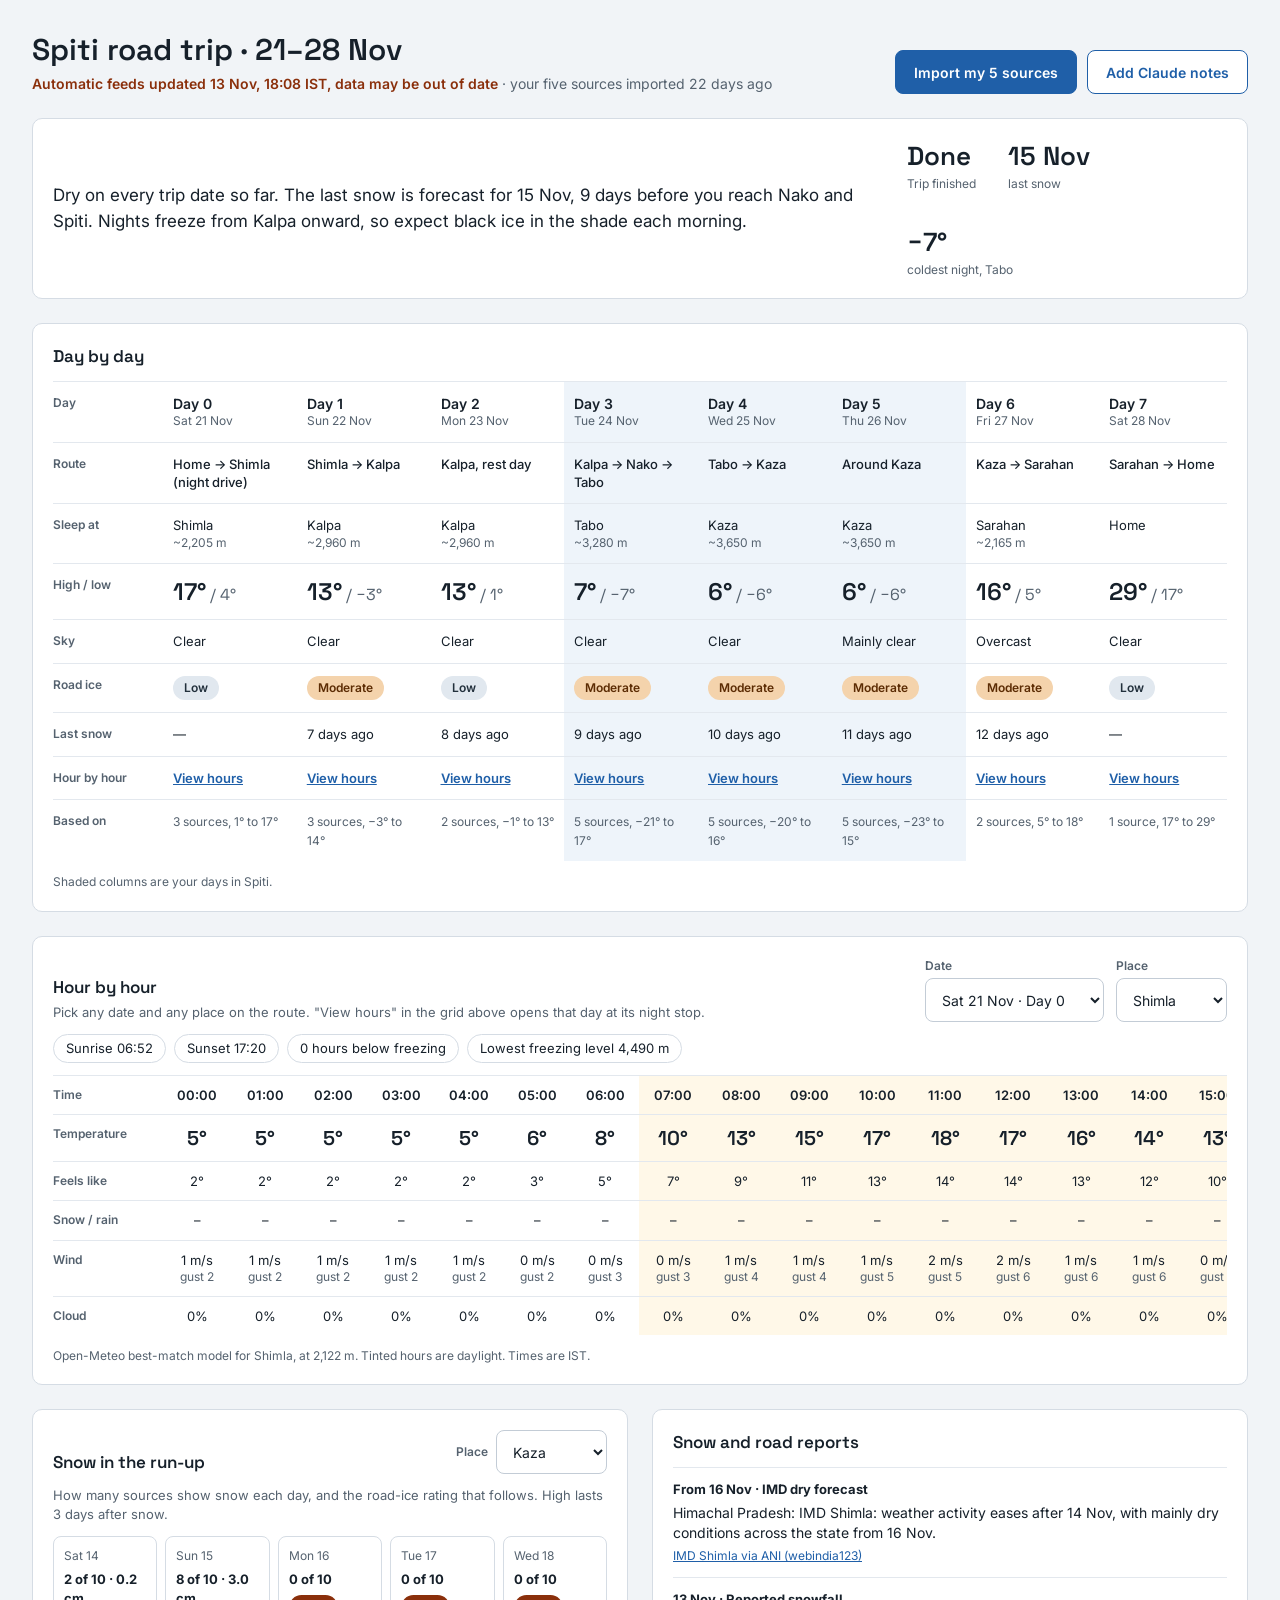
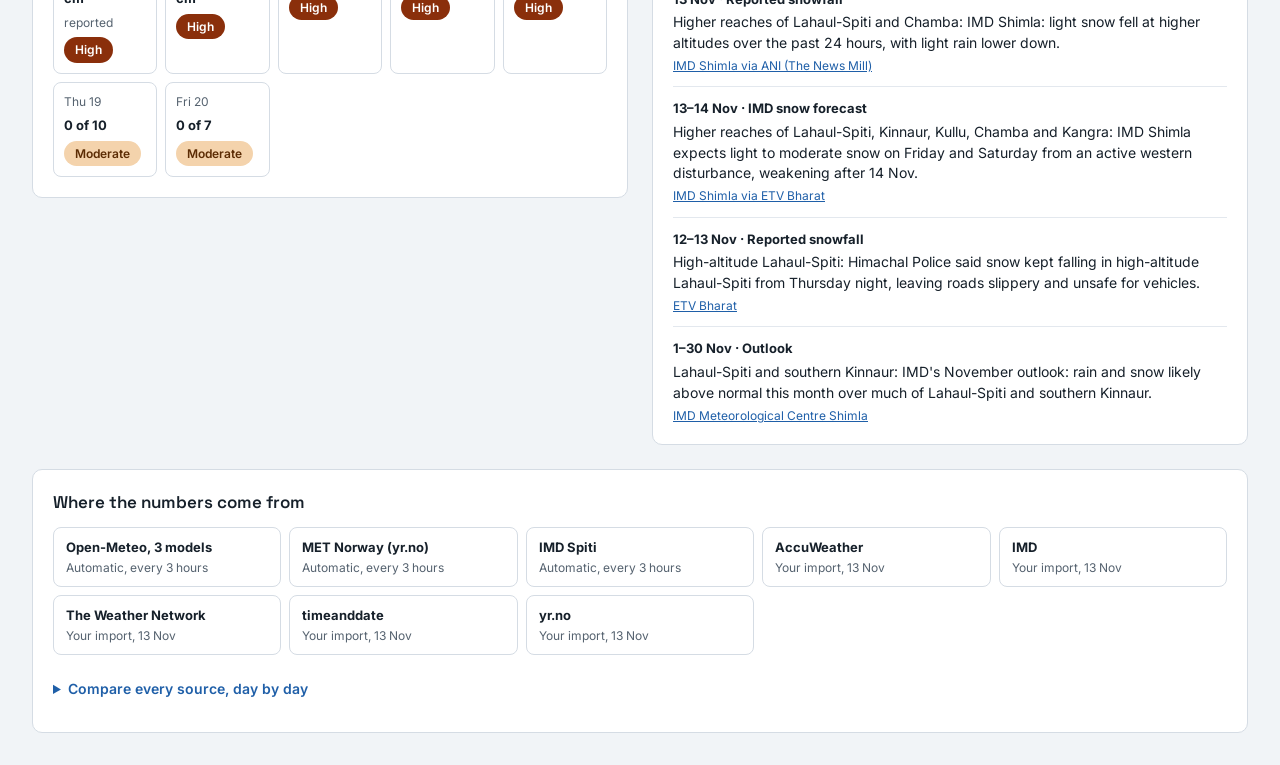
==== site/index.html @ 464f2189 "Build the Spiti trip weather dashboard Static page on GitHub Pages, refreshed every 3 hours by a Git" ====
<!doctype html>
<html lang="en">
<head>
<meta charset="utf-8">
<meta name="viewport" content="width=device-width, initial-scale=1">
<meta name="robots" content="noindex">
<title>Spiti road trip · 21–28 Nov</title>
<link rel="preconnect" href="https://fonts.googleapis.com">
<link rel="preconnect" href="https://fonts.gstatic.com" crossorigin>
<link href="https://fonts.googleapis.com/css2?family=Inter:wght@400;500;600&family=Space+Grotesk:wght@400;500;600&display=swap" rel="stylesheet">
<link rel="stylesheet" href="styles.css">
</head>
<body>
<main class="page">

<header class="head">
  <div class="head-text">
    <h1 id="title">Spiti road trip · 21–28 Nov</h1>
    <p id="status" class="muted">Loading…</p>
    <p id="offline" class="warn" hidden></p>
  </div>
  <div class="actions">
    <button type="button" class="btn primary" data-import="sources">Import my 5 sources</button>
    <button type="button" class="btn" data-import="notes">Add Claude notes</button>
  </div>
</header>

<section class="card band" aria-label="Summary">
  <p id="summary" class="lead"></p>
  <div id="facts" class="facts"></div>
</section>

<section class="card" aria-labelledby="h-days">
  <h2 id="h-days">Day by day</h2>
  <div class="scroll"><div id="days" class="grid days"></div></div>
  <p class="note">Shaded columns are your days in Spiti.</p>
</section>

<section class="card" id="hourly" aria-labelledby="h-hourly">
  <div class="split">
    <div class="stack">
      <h2 id="h-hourly">Hour by hour</h2>
      <p class="muted small">Pick any date and any place on the route. "View hours" in the grid above opens that day at its night stop.</p>
    </div>
    <div class="selects">
      <label>Date <select id="hour-date"></select></label>
      <label>Place <select id="hour-place"></select></label>
    </div>
  </div>
  <div id="hour-chips" class="chips"></div>
  <div class="scroll"><div id="hours" class="grid hours"></div></div>
  <p id="hour-note" class="note"></p>
</section>

<div class="pair">
  <section class="card" aria-labelledby="h-runup">
    <div class="split">
      <h2 id="h-runup">Snow in the run-up</h2>
      <label class="inline">Place <select id="runup-place"></select></label>
    </div>
    <p class="muted small">How many sources show snow each day, and the road-ice rating that follows. High lasts 3 days after snow.</p>
    <div id="runup" class="tiles"></div>
  </section>
  <section class="card" aria-labelledby="h-reports">
    <h2 id="h-reports">Snow and road reports</h2>
    <div id="reports" class="reports"></div>
  </section>
</div>

<section class="card" aria-labelledby="h-sources">
  <h2 id="h-sources">Where the numbers come from</h2>
  <div id="sources" class="chipgrid"></div>
  <details>
    <summary>Compare every source, day by day</summary>
    <div class="scroll"><table id="compare"></table></div>
    <p class="note">Each cell is high / low in °C at that night's stop. The headline uses the median because some sources sit at the wrong altitude.</p>
  </details>
</section>

</main>

<dialog id="import" aria-labelledby="imp-title">
  <form method="dialog" class="imp">
    <div class="stack">
      <h2 id="imp-title" class="imp-title"></h2>
      <p id="imp-sub" class="muted small"></p>
    </div>
    <div class="step"><span class="n">1</span><div class="step-body">
      <div>Copy the collection prompt.</div>
      <div class="row"><button type="button" class="btn" id="imp-copy">Copy prompt</button><span id="imp-copied" class="muted small" role="status"></span></div>
    </div></div>
    <div class="step"><span class="n">2</span><div class="step-body"><div id="imp-run"></div></div></div>
    <div class="step"><span class="n">3</span><div class="step-body">
      <label for="imp-text">Paste the result here.</label>
      <textarea id="imp-text" rows="7" spellcheck="false"></textarea>
    </div></div>
    <div class="step"><span class="n">4</span><div class="step-body">
      <div>The page checks it before anything is saved.</div>
      <div id="imp-result" class="result" role="status">Nothing pasted yet.</div>
    </div></div>
    <div class="row imp-foot">
      <button type="button" class="btn primary" id="imp-save" disabled>Save to my GitHub</button>
      <button type="submit" class="btn plain">Cancel</button>
      <span id="imp-help" class="muted tiny">Saving opens GitHub with the file filled in. You press Commit, and the dashboard picks it up on its next rebuild.</span>
    </div>
  </form>
</dialog>

<script type="module" src="app.js"></script>
</body>
</html>
---- site/styles.css ----
:root {
  --bg: #F1F4F7; --card: #FFFFFF; --border: #D5DCE4; --hair: #E3E8EE; --field: #C3CCD6;
  --text: #16202A; --muted: #55626F; --accent: #1F5FA8; --accent-hover: #16457A;
  --spiti: #EEF4FA; --daylight: #FFF8E8; --warn: #8A4B00; --danger: #8A2F0B;
  --head: "Space Grotesk", Inter, system-ui, sans-serif;
}
* { box-sizing: border-box; }
body { margin: 0; background: var(--bg); color: var(--text); font: 14px/1.45 Inter, system-ui, sans-serif; }
a { color: var(--accent); }
a:hover { color: var(--accent-hover); }
:focus-visible { outline: 3px solid var(--accent); outline-offset: 2px; }
h1, h2 { margin: 0; font-family: var(--head); font-weight: 600; }
h1 { font-size: 30px; line-height: 1.2; }
h2 { font-size: 17px; }
p { margin: 0; }
[hidden] { display: none !important; }

.page { max-width: 1440px; margin: 0 auto; padding: 32px; display: flex; flex-direction: column; gap: 24px; }
.card { background: var(--card); border: 1px solid var(--border); border-radius: 10px; padding: 20px;
  display: flex; flex-direction: column; gap: 12px; min-width: 0; }
.muted { color: var(--muted); }
.small { font-size: 13px; }
.tiny { font-size: 12px; }
.note { font-size: 12px; color: var(--muted); }
.warn { color: var(--warn); }
.danger { color: var(--danger); font-weight: 600; }
.stack { display: flex; flex-direction: column; gap: 4px; }
.split { display: flex; flex-wrap: wrap; gap: 16px; align-items: flex-end; justify-content: space-between; }
.row { display: flex; flex-wrap: wrap; gap: 10px; align-items: center; }
.scroll { overflow-x: auto; }

.head { display: flex; flex-wrap: wrap; gap: 16px; align-items: flex-end; justify-content: space-between; }
.head-text { display: flex; flex-direction: column; gap: 6px; }
.actions { display: flex; flex-wrap: wrap; gap: 10px; }
.btn { min-height: 44px; padding: 0 18px; border-radius: 8px; font: 600 14px Inter, system-ui, sans-serif;
  cursor: pointer; background: #FFFFFF; color: var(--accent); border: 1px solid var(--accent); }
.btn:hover { color: var(--accent-hover); border-color: var(--accent-hover); }
.btn.primary { background: var(--accent); color: #FFFFFF; }
.btn.primary:hover { background: var(--accent-hover); color: #FFFFFF; }
.btn.plain { color: var(--text); border-color: var(--field); }
.btn:disabled { background: #E1E8EF; border-color: #E1E8EF; color: var(--muted); cursor: not-allowed; }

.band { flex-direction: row; flex-wrap: wrap; gap: 24px; align-items: center; justify-content: space-between; }
.lead { font-size: 17px; line-height: 1.5; flex: 999 1 520px; min-width: 0; }
.facts { display: flex; flex-wrap: wrap; gap: 32px; flex: 1 1 320px; }
.fact { display: flex; flex-direction: column; gap: 2px; }
.fact b { font: 600 26px var(--head); }
.fact span { font-size: 12px; color: var(--muted); }

.grid { display: grid; }
.grid.days { min-width: 1180px; grid-template-columns: 110px repeat(8, minmax(0, 1fr)); }
.grid.hours { grid-template-columns: 110px repeat(24, minmax(68px, 1fr)); }
.lab { padding: 12px 10px 12px 0; border-top: 1px solid var(--hair); font-size: 12px; font-weight: 600; color: var(--muted); }
.cell { padding: 12px 10px; border-top: 1px solid var(--hair); font-size: 13px; line-height: 1.4; min-width: 0; }
.cell.spiti { background: var(--spiti); }
.cell .strong { font-weight: 600; font-size: 14px; }
.cell .route { font-weight: 500; }
.sub { color: var(--muted); font-size: 12px; }
.big { font: 600 24px var(--head); }
.big-sub { font: 400 16px var(--head); color: var(--muted); }
.cell a { font-weight: 600; }
.hours .lab { position: sticky; left: 0; z-index: 1; background: var(--card); padding: 10px 10px 10px 0; }
.hours .cell { padding: 10px 6px; text-align: center; white-space: nowrap; }
.hours .cell.sun { background: var(--daylight); }
.hours .cell.time { font-weight: 600; }
.hours .temp { font: 600 20px var(--head); }

.pill { display: inline-block; padding: 3px 10px; border-radius: 999px; font-size: 12px; font-weight: 600;
  border: 1px solid transparent; }
.pill.low { background: #E1E8EF; color: #22303C; }
.pill.moderate { background: #F4D3AC; color: #5C2C04; }
.pill.high { background: #8A2F0B; color: #FFFFFF; }
.pill.unknown { background: #FFFFFF; color: var(--muted); border-color: var(--field); }

.selects { display: flex; flex-wrap: wrap; gap: 12px; }
label { font-size: 12px; font-weight: 600; color: var(--muted); display: flex; flex-direction: column; gap: 4px; }
label.inline { flex-direction: row; align-items: center; gap: 8px; }
select { min-height: 44px; padding: 0 12px; border-radius: 8px; border: 1px solid var(--field);
  background: #FFFFFF; color: var(--text); font: 14px Inter, system-ui, sans-serif; max-width: 100%; }
.chips { display: flex; flex-wrap: wrap; gap: 8px; font-size: 13px; }
.chips span { border: 1px solid var(--border); border-radius: 999px; padding: 4px 12px; }

.pair { display: grid; grid-template-columns: repeat(auto-fit, minmax(min(480px, 100%), 1fr)); gap: 24px; align-items: start; }
.tiles { display: grid; grid-template-columns: repeat(auto-fit, minmax(min(104px, 100%), 1fr)); gap: 8px; }
.tile { border: 1px solid var(--border); border-radius: 8px; padding: 10px; display: flex; flex-direction: column; gap: 6px; }
.tile b { font-size: 13px; }
.reports { display: flex; flex-direction: column; gap: 12px; }
.report { display: flex; flex-direction: column; gap: 4px; padding-top: 12px; border-top: 1px solid var(--hair); }
.report b { font-size: 13px; }
.chipgrid { display: grid; grid-template-columns: repeat(auto-fit, minmax(min(190px, 100%), 1fr)); gap: 8px; }
.source { border: 1px solid var(--border); border-radius: 8px; padding: 10px 12px; display: flex; flex-direction: column; gap: 2px; }
.source b { font-size: 13px; }

details summary { cursor: pointer; font-weight: 600; color: var(--accent); padding: 12px 0; min-height: 44px; }
table { border-collapse: collapse; font-size: 13px; min-width: 100%; }
th, td { padding: 8px 12px 8px 0; border-top: 1px solid var(--hair); text-align: left; white-space: nowrap; }
th { font-size: 12px; color: var(--muted); font-weight: 600; }
td.median { font-weight: 600; }

dialog { border: 1px solid var(--border); border-radius: 10px; padding: 0; width: min(700px, calc(100vw - 24px));
  max-height: calc(100vh - 24px); color: var(--text); }
dialog::backdrop { background: rgba(22, 32, 42, 0.5); }
.imp { padding: 28px; display: flex; flex-direction: column; gap: 18px; }
.imp-title { font-size: 24px; }
.step { display: flex; gap: 14px; align-items: flex-start; }
.step .n { flex: 0 0 28px; height: 28px; border-radius: 999px; background: var(--text); color: #FFFFFF;
  font-size: 13px; font-weight: 600; display: flex; align-items: center; justify-content: center; }
.step-body { flex: 1 1 0; min-width: 0; display: flex; flex-direction: column; gap: 8px; }
.step-body label { font-size: 14px; font-weight: 400; color: var(--text); }
textarea { width: 100%; padding: 12px; border: 1px solid var(--field); border-radius: 8px; background: #F7F9FB;
  color: var(--text); font: 12px/1.5 ui-monospace, Menlo, Consolas, monospace; resize: vertical; }
.result { border: 1px solid var(--field); border-radius: 8px; padding: 10px 12px; font-size: 13px; line-height: 1.5; }
.result b { display: block; }
.result ul { margin: 4px 0 0; padding-left: 18px; }
.result.bad { border-color: var(--danger); }
.imp-foot span { flex: 1 1 220px; }

@media (max-width: 720px) {
  .page { padding: 16px; gap: 16px; }
  .card { padding: 16px; }
  h1 { font-size: 24px; }
  .actions, .actions .btn { width: 100%; }
  .imp { padding: 18px; }
  .facts { gap: 20px; }
}
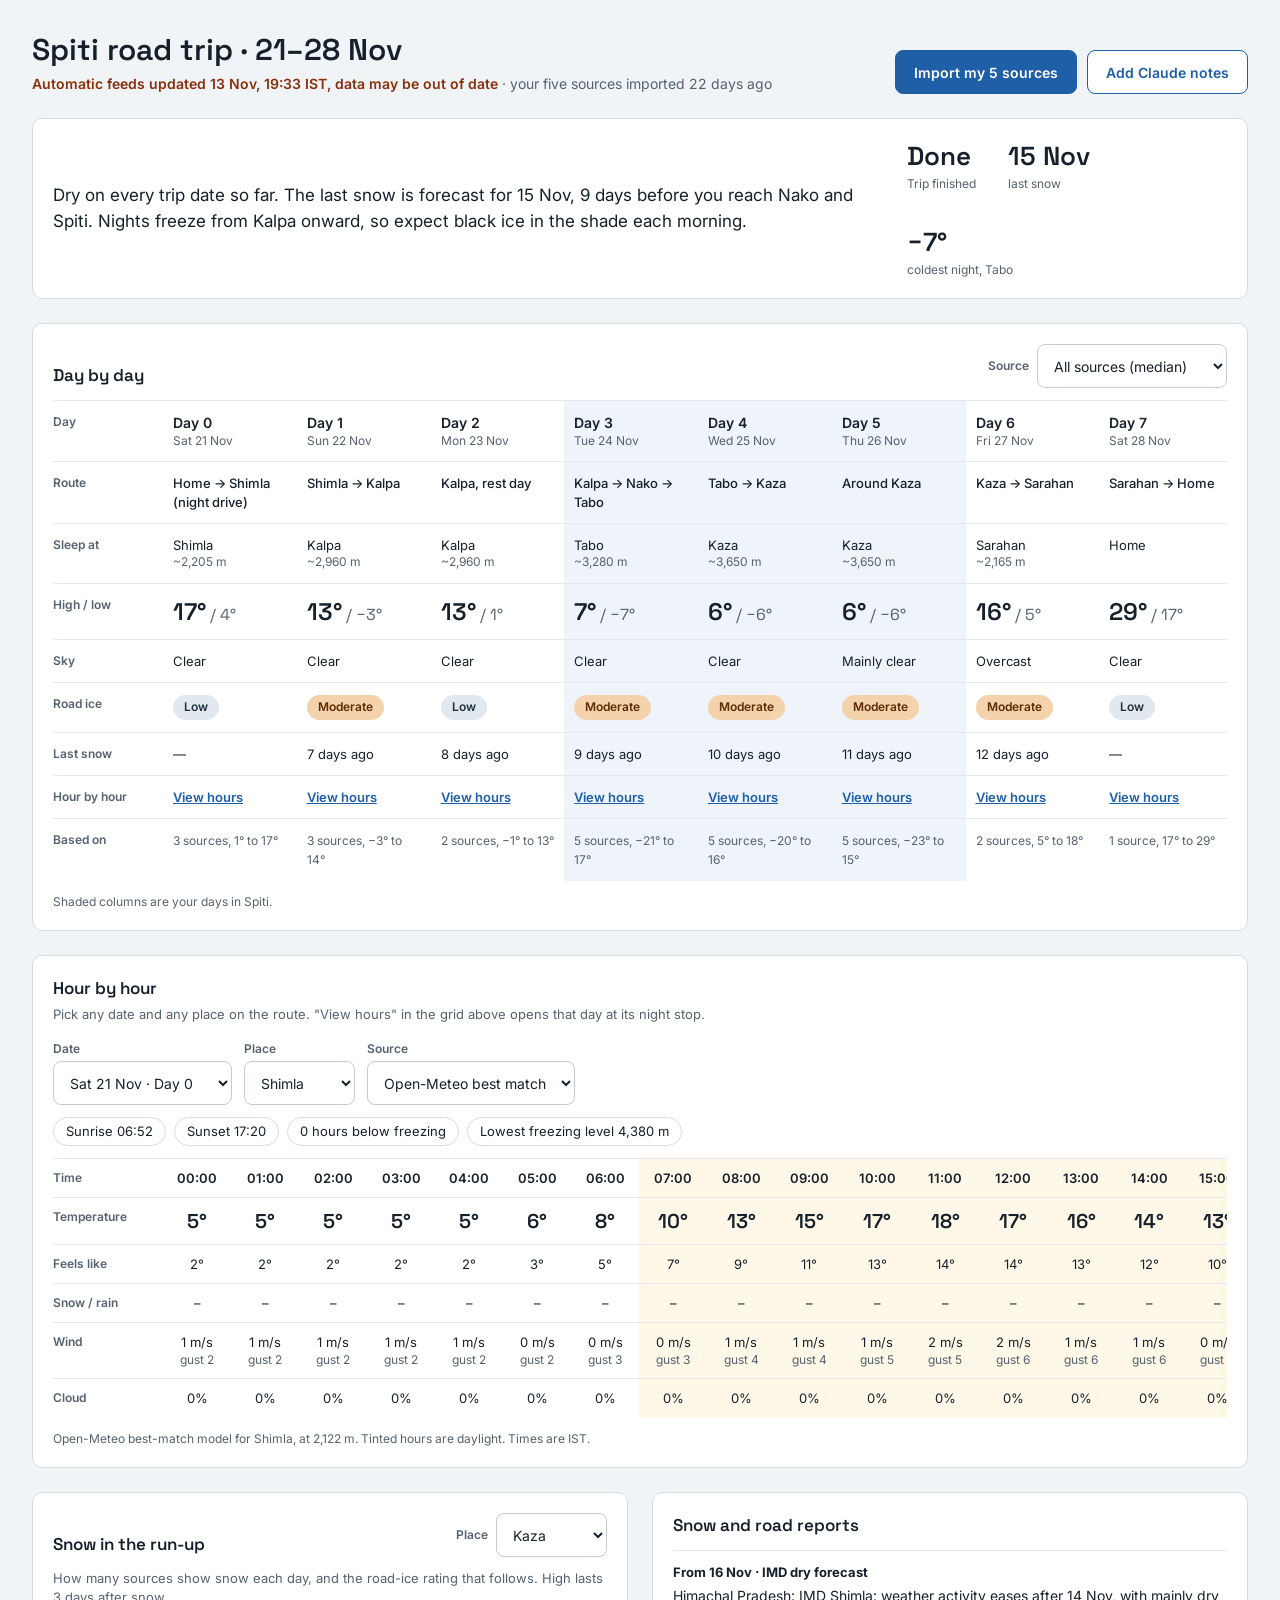
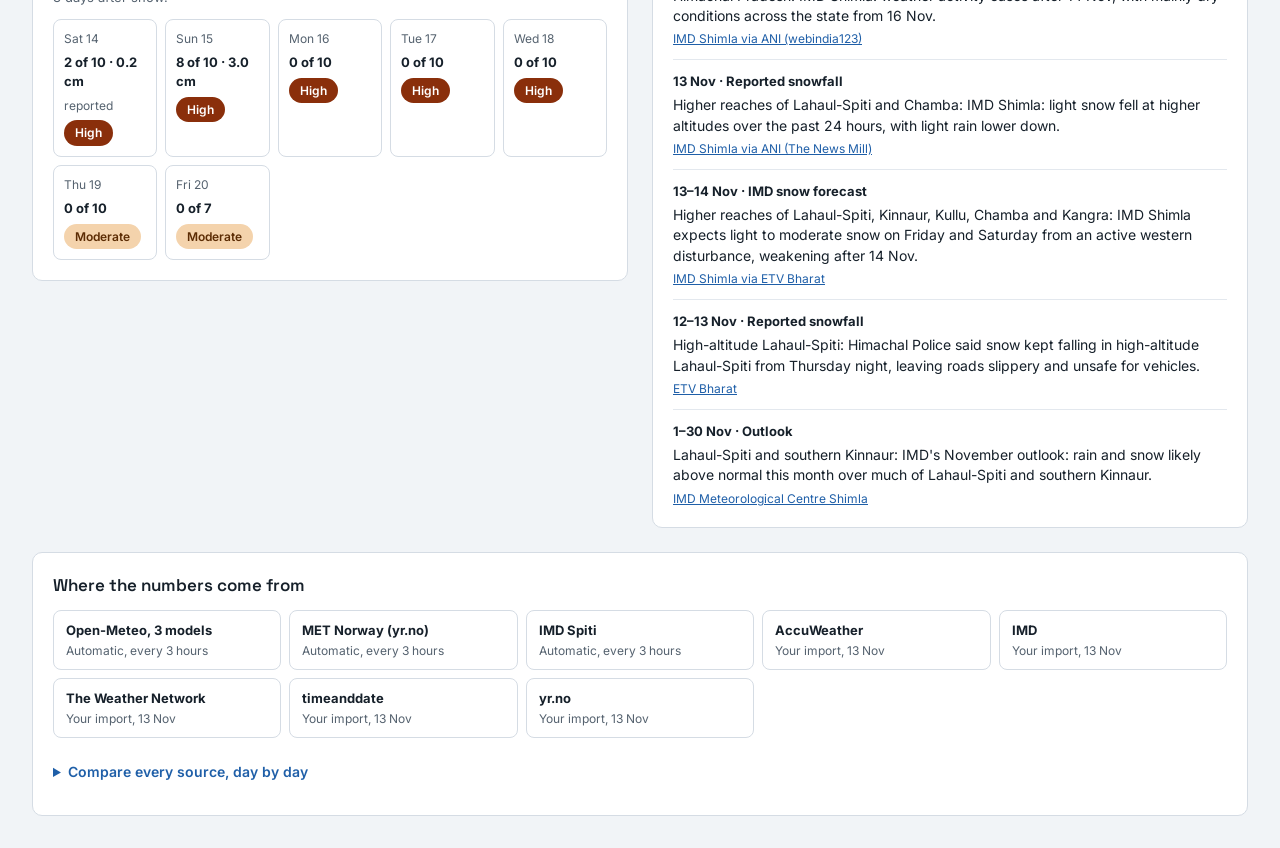
==== commit 8dbf39be: "Add a source picker to the day-by-day and hour-by-hour views Day by day can show one source alone in" ====
--- a/site/index.html
+++ b/site/index.html
@@ -31,9 +31,12 @@
 </section>
 
 <section class="card" aria-labelledby="h-days">
-  <h2 id="h-days">Day by day</h2>
+  <div class="split">
+    <h2 id="h-days">Day by day</h2>
+    <label class="inline">Source <select id="day-source"></select></label>
+  </div>
   <div class="scroll"><div id="days" class="grid days"></div></div>
-  <p class="note">Shaded columns are your days in Spiti.</p>
+  <p id="days-note" class="note">Shaded columns are your days in Spiti.</p>
 </section>
 
 <section class="card" id="hourly" aria-labelledby="h-hourly">
@@ -45,6 +48,7 @@
     <div class="selects">
       <label>Date <select id="hour-date"></select></label>
       <label>Place <select id="hour-place"></select></label>
+      <label>Source <select id="hour-source"></select></label>
     </div>
   </div>
   <div id="hour-chips" class="chips"></div>
--- a/site/styles.css
+++ b/site/styles.css
@@ -49,7 +49,7 @@
 
 .grid { display: grid; }
 .grid.days { min-width: 1180px; grid-template-columns: 110px repeat(8, minmax(0, 1fr)); }
-.grid.hours { grid-template-columns: 110px repeat(24, minmax(68px, 1fr)); }
+.grid.hours { grid-template-columns: 110px repeat(var(--cols, 24), minmax(68px, 1fr)); }
 .lab { padding: 12px 10px 12px 0; border-top: 1px solid var(--hair); font-size: 12px; font-weight: 600; color: var(--muted); }
 .cell { padding: 12px 10px; border-top: 1px solid var(--hair); font-size: 13px; line-height: 1.4; min-width: 0; }
 .cell.spiti { background: var(--spiti); }
